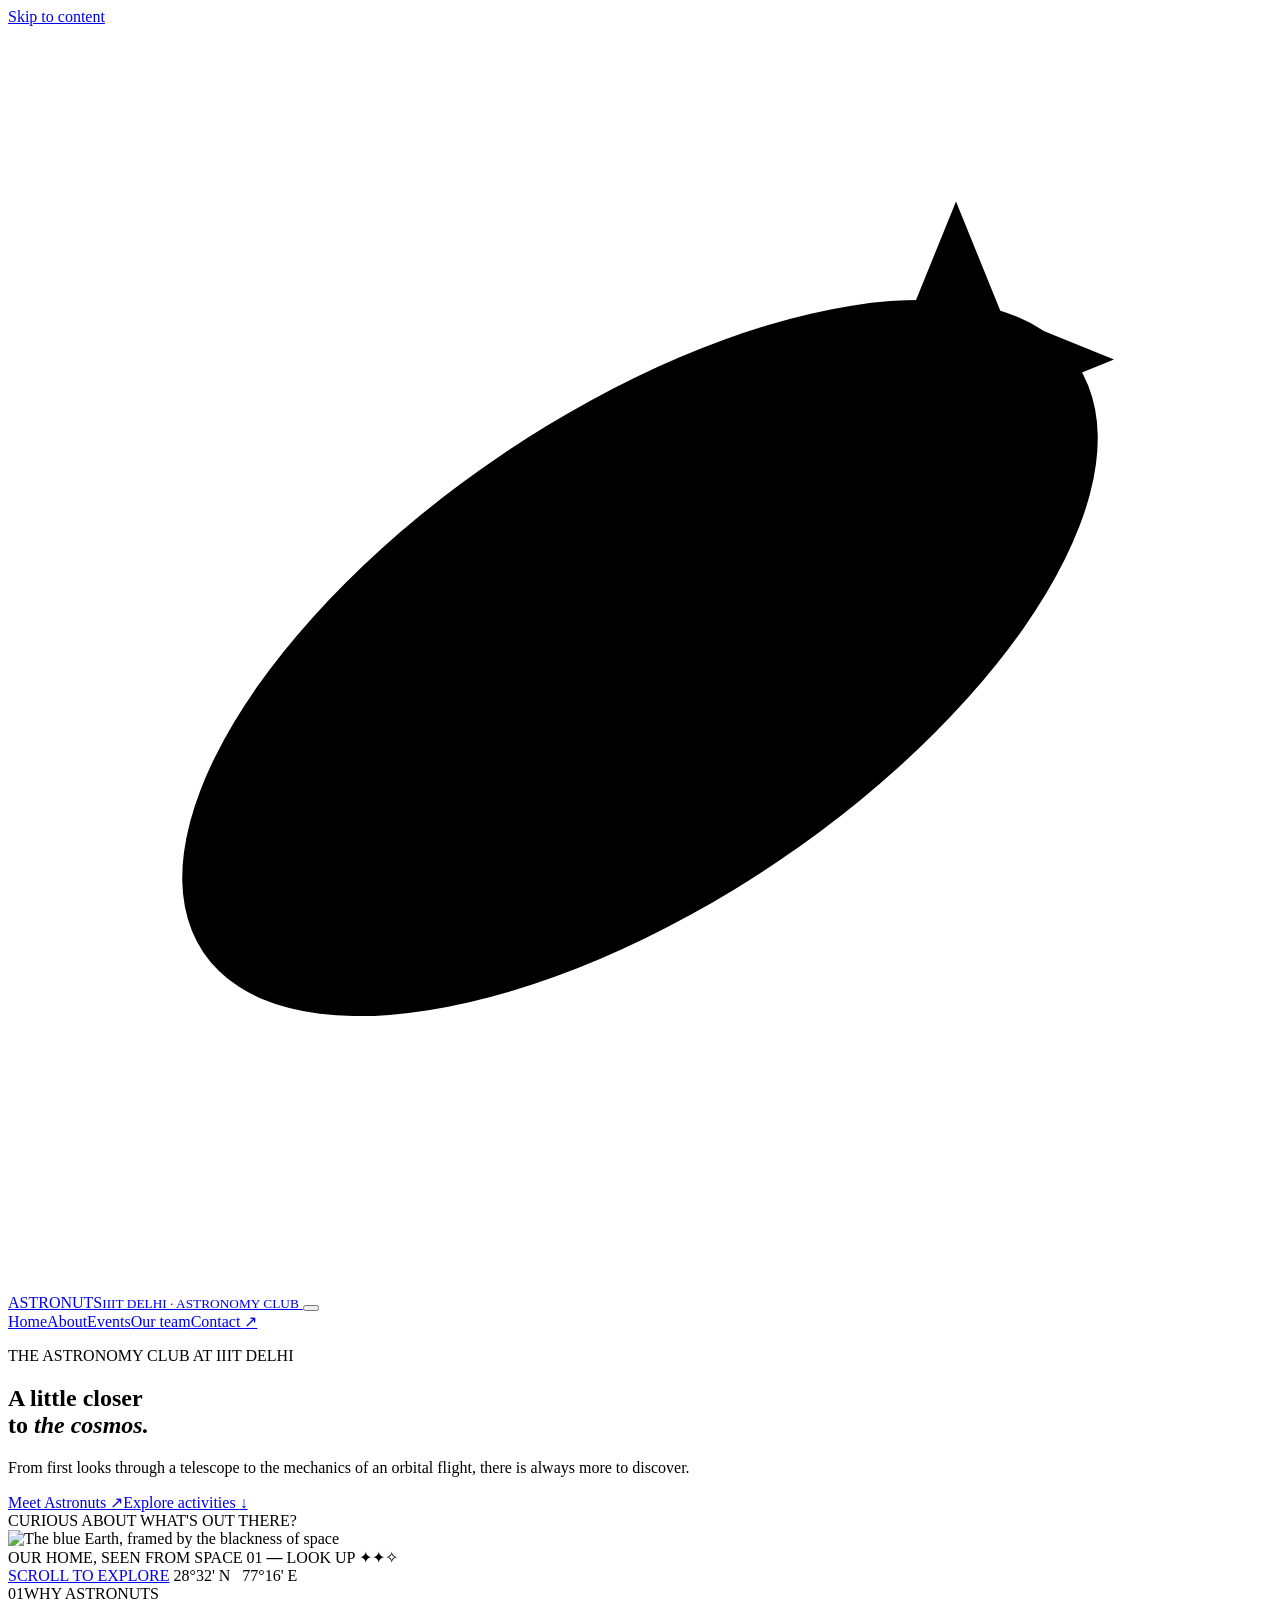
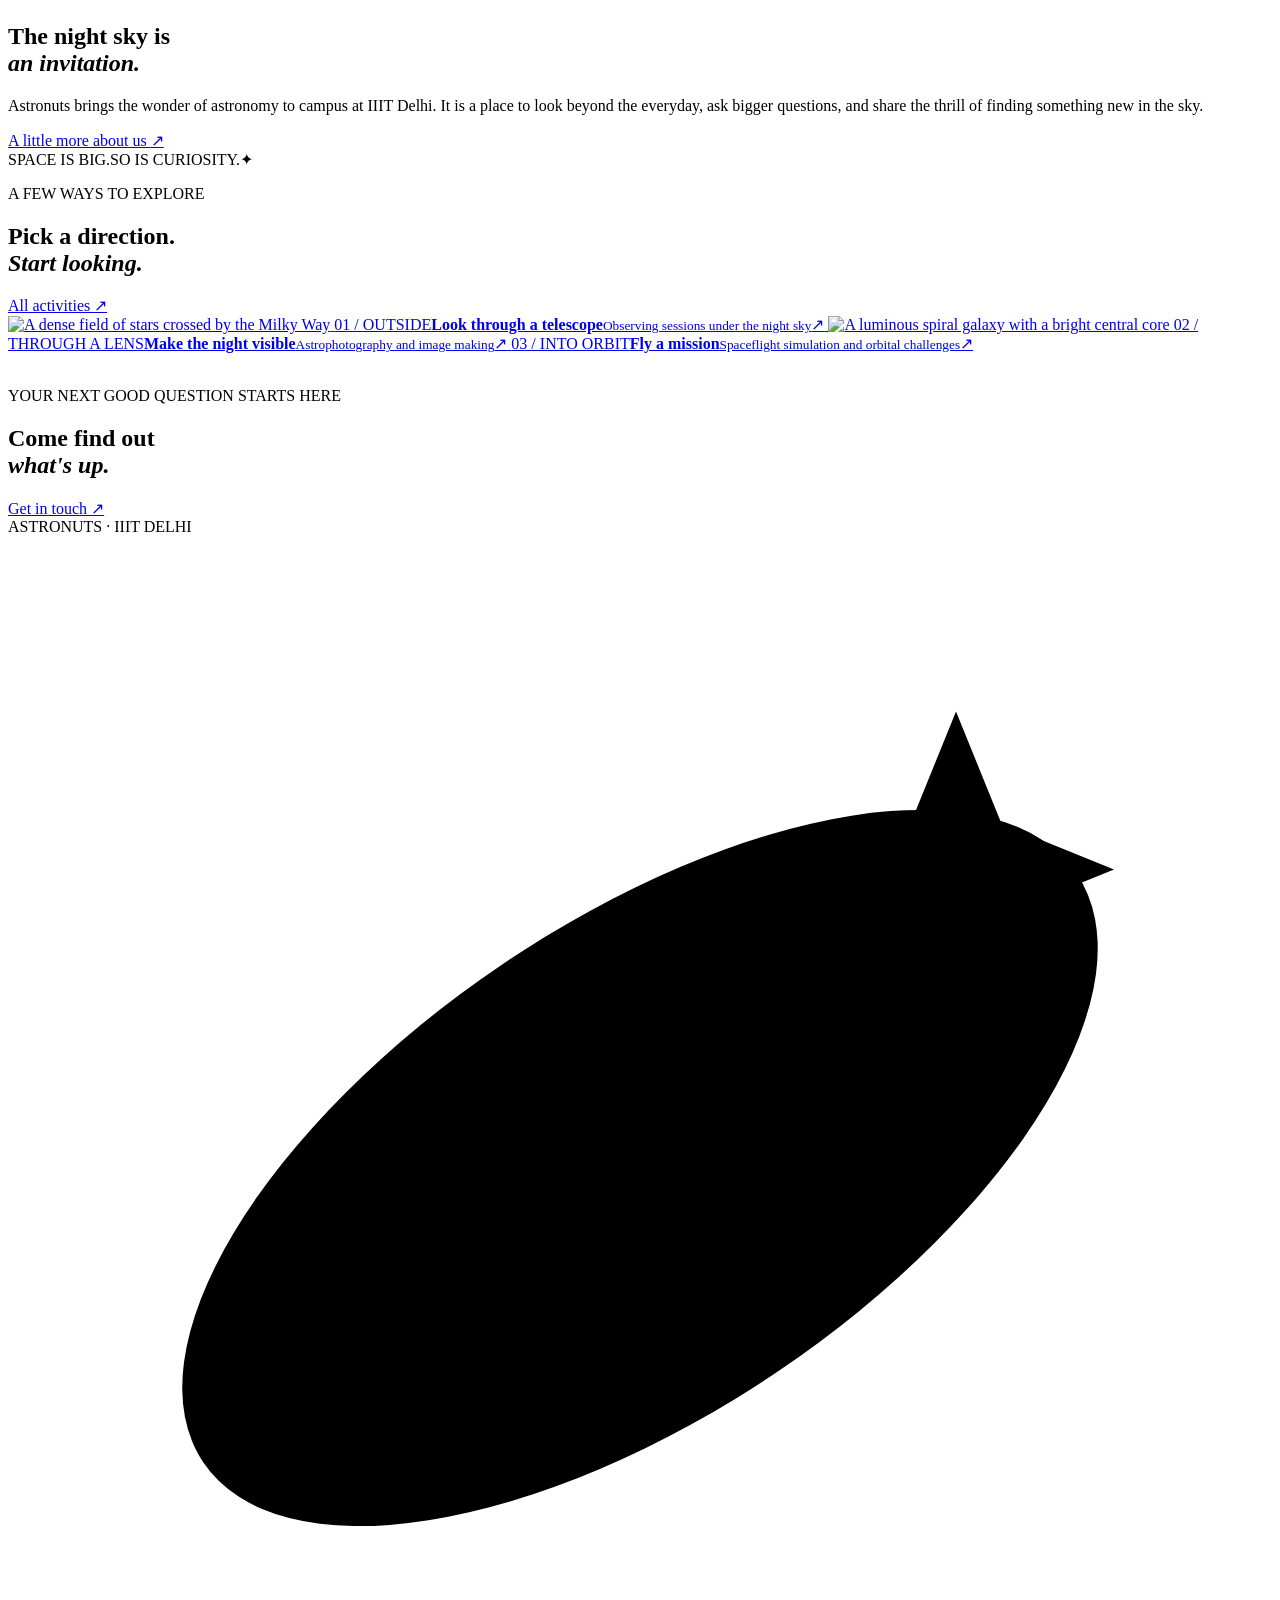
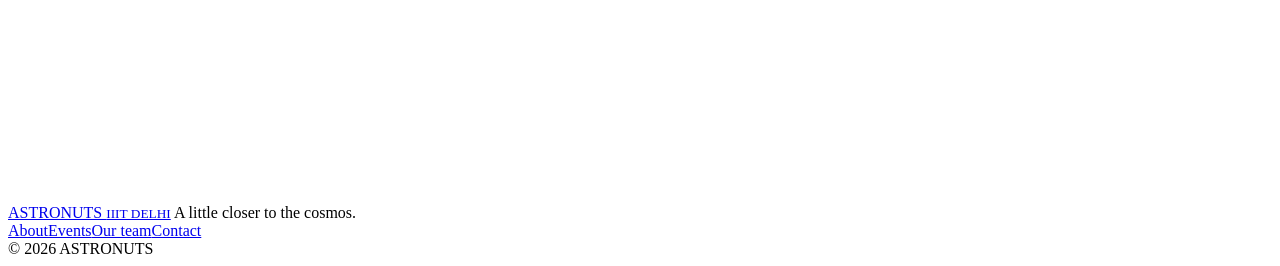
==== index.html @ 37189eba "Add index.html" ====
<!doctype html>
<html lang="en">
<head>
  <meta charset="utf-8">
  <meta name="viewport" content="width=device-width, initial-scale=1">
  <meta name="theme-color" content="#080d17">
  <meta name="description" content="Astronuts is the astronomy club at IIIT Delhi. Look up, learn the sky, and explore space together.">
  <title>Astronuts — Astronomy Club, IIIT Delhi</title>
  <link rel="icon" href="assets/favicon.svg" type="image/svg+xml">
  <link rel="preload" as="image" href="assets/earth-hero.jpg" fetchpriority="high">
  <link rel="stylesheet" href="styles.css?v=50">
  <script src="script.js?v=50" defer></script>
</head>
<body class="home-page">
  <a class="skip-link" href="#main">Skip to content</a>
  <header class="site-header">
    <a class="brand" href="index.html" aria-label="Astronuts home">
      <span class="brand-mark" aria-hidden="true"><svg viewBox="0 0 36 36"><circle cx="18" cy="18" r="4"/><ellipse cx="18" cy="18" rx="15" ry="7" transform="rotate(-34 18 18)"/><path d="m27 5 1.3 3.2L31.5 9.5l-3.2 1.3L27 14l-1.3-3.2L22.5 9.5l3.2-1.3z"/></svg></span>
      <span class="brand-name">ASTRO<span>NUTS</span><small>IIIT DELHI · ASTRONOMY CLUB</small></span>
    </a>
    <button class="nav-toggle" type="button" aria-expanded="false" aria-controls="main-nav" aria-label="Open navigation"><span></span><span></span></button>
    <nav class="main-nav" id="main-nav" aria-label="Main navigation">
      <a href="index.html" aria-current="page">Home</a><a href="about.html">About</a><a href="events.html">Events</a><a href="team.html">Our team</a><a class="nav-contact" href="contact.html">Contact <span aria-hidden="true">↗</span></a>
    </nav>
  </header>

  <main id="main">
    <section class="home-hero" aria-labelledby="hero-title">
      <div class="hero-copy">
        <p class="eyebrow"><span class="eyebrow-dot"></span> THE ASTRONOMY CLUB AT IIIT DELHI</p>
        <h1 id="hero-title">A little closer<br>to <em>the cosmos.</em></h1>
        <p class="hero-intro">From first looks through a telescope to the mechanics of an orbital flight, there is always more to discover.</p>
        <div class="hero-actions"><a class="button button-primary" href="about.html">Meet Astronuts <span aria-hidden="true">↗</span></a><a class="button button-quiet" href="events.html">Explore activities <span aria-hidden="true">↓</span></a></div>
        <div class="hero-note"><span class="hero-note-line"></span><span>CURIOUS ABOUT WHAT'S OUT THERE?</span></div>
      </div>
      <div class="hero-visual" aria-label="Earth seen from space">
        <div class="hero-starfield"></div>
        <div class="orbit orbit-one"></div><div class="orbit orbit-two"></div>
        <div class="planet-glow"></div>
        <div class="earth-frame"><img src="assets/earth-hero.jpg" alt="The blue Earth, framed by the blackness of space" fetchpriority="high"></div>
        <span class="visual-label visual-label-top"><i></i> OUR HOME, SEEN FROM SPACE</span>
        <span class="visual-label visual-label-bottom">01 <b>—</b> LOOK UP</span>
        <span class="star star-a" aria-hidden="true">✦</span><span class="star star-b" aria-hidden="true">✦</span><span class="star star-c" aria-hidden="true">✧</span>
      </div>
      <a class="scroll-cue" href="#explore"><span>SCROLL TO EXPLORE</span><i aria-hidden="true"></i></a>
      <span class="hero-coordinate" aria-hidden="true">28°32' N&nbsp;&nbsp; 77°16' E</span>
    </section>

    <section class="intro-section section-wrap" id="explore" aria-labelledby="intro-title">
      <div class="section-index"><span>01</span><i></i><span>WHY ASTRONUTS</span></div>
      <div class="intro-layout">
        <h2 id="intro-title">The night sky is<br><em>an invitation.</em></h2>
        <div class="intro-body"><p>Astronuts brings the wonder of astronomy to campus at IIIT Delhi. It is a place to look beyond the everyday, ask bigger questions, and share the thrill of finding something new in the sky.</p><a class="underlined-link" href="about.html">A little more about us <span aria-hidden="true">↗</span></a></div>
      </div>
      <div class="intro-rule"><span>SPACE IS BIG.</span><span>SO IS CURIOSITY.</span><span class="rule-star" aria-hidden="true">✦</span></div>
    </section>

    <section class="activity-section" aria-labelledby="activity-title">
      <div class="section-wrap activity-wrap">
        <div class="section-heading-row"><div><p class="eyebrow">A FEW WAYS TO EXPLORE</p><h2 id="activity-title">Pick a direction.<br><em>Start looking.</em></h2></div><a class="underlined-link" href="events.html">All activities <span aria-hidden="true">↗</span></a></div>
        <div class="activity-grid">
          <a class="activity-card activity-card-wide" href="events.html#observations">
            <img src="assets/milky-way.jpg" alt="A dense field of stars crossed by the Milky Way" loading="lazy">
            <span class="activity-number">01 / OUTSIDE</span><span class="activity-copy"><strong>Look through a telescope</strong><small>Observing sessions under the night sky</small></span><span class="activity-arrow" aria-hidden="true">↗</span>
          </a>
          <a class="activity-card" href="events.html#astrophotography">
            <img src="assets/spiral-galaxy.jpg" alt="A luminous spiral galaxy with a bright central core" loading="lazy">
            <span class="activity-number">02 / THROUGH A LENS</span><span class="activity-copy"><strong>Make the night visible</strong><small>Astrophotography and image making</small></span><span class="activity-arrow" aria-hidden="true">↗</span>
          </a>
          <a class="activity-card activity-card-text" href="events.html#space-race">
            <span class="activity-number">03 / INTO ORBIT</span><span class="activity-orbit-art" aria-hidden="true"><i></i><b></b><i></i></span><span class="activity-copy"><strong>Fly a mission</strong><small>Spaceflight simulation and orbital challenges</small></span><span class="activity-arrow" aria-hidden="true">↗</span>
          </a>
        </div>
      </div>
    </section>

    <section class="home-join" aria-labelledby="join-title">
      <img src="assets/spiral-galaxy.jpg" alt="" loading="lazy">
      <div class="home-join-shade"></div>
      <div class="home-join-content"><p class="eyebrow">YOUR NEXT GOOD QUESTION STARTS HERE</p><h2 id="join-title">Come find out<br><em>what's up.</em></h2><a class="button button-primary" href="contact.html">Get in touch <span aria-hidden="true">↗</span></a></div>
      <span class="join-side-note">ASTRONUTS · IIIT DELHI</span>
    </section>
  </main>

  <footer class="site-footer">
    <a class="footer-brand" href="index.html"><span class="brand-mark" aria-hidden="true"><svg viewBox="0 0 36 36"><circle cx="18" cy="18" r="4"/><ellipse cx="18" cy="18" rx="15" ry="7" transform="rotate(-34 18 18)"/><path d="m27 5 1.3 3.2L31.5 9.5l-3.2 1.3L27 14l-1.3-3.2L22.5 9.5l3.2-1.3z"/></svg></span><span>ASTRONUTS <small>IIIT DELHI</small></span></a>
    <span class="footer-copy">A little closer to the cosmos.</span>
    <nav class="footer-links" aria-label="Footer navigation"><a href="about.html">About</a><a href="events.html">Events</a><a href="team.html">Our team</a><a href="contact.html">Contact</a></nav>
    <span class="footer-credit">© <span data-current-year>2026</span> ASTRONUTS</span>
  </footer>
</body>
</html>
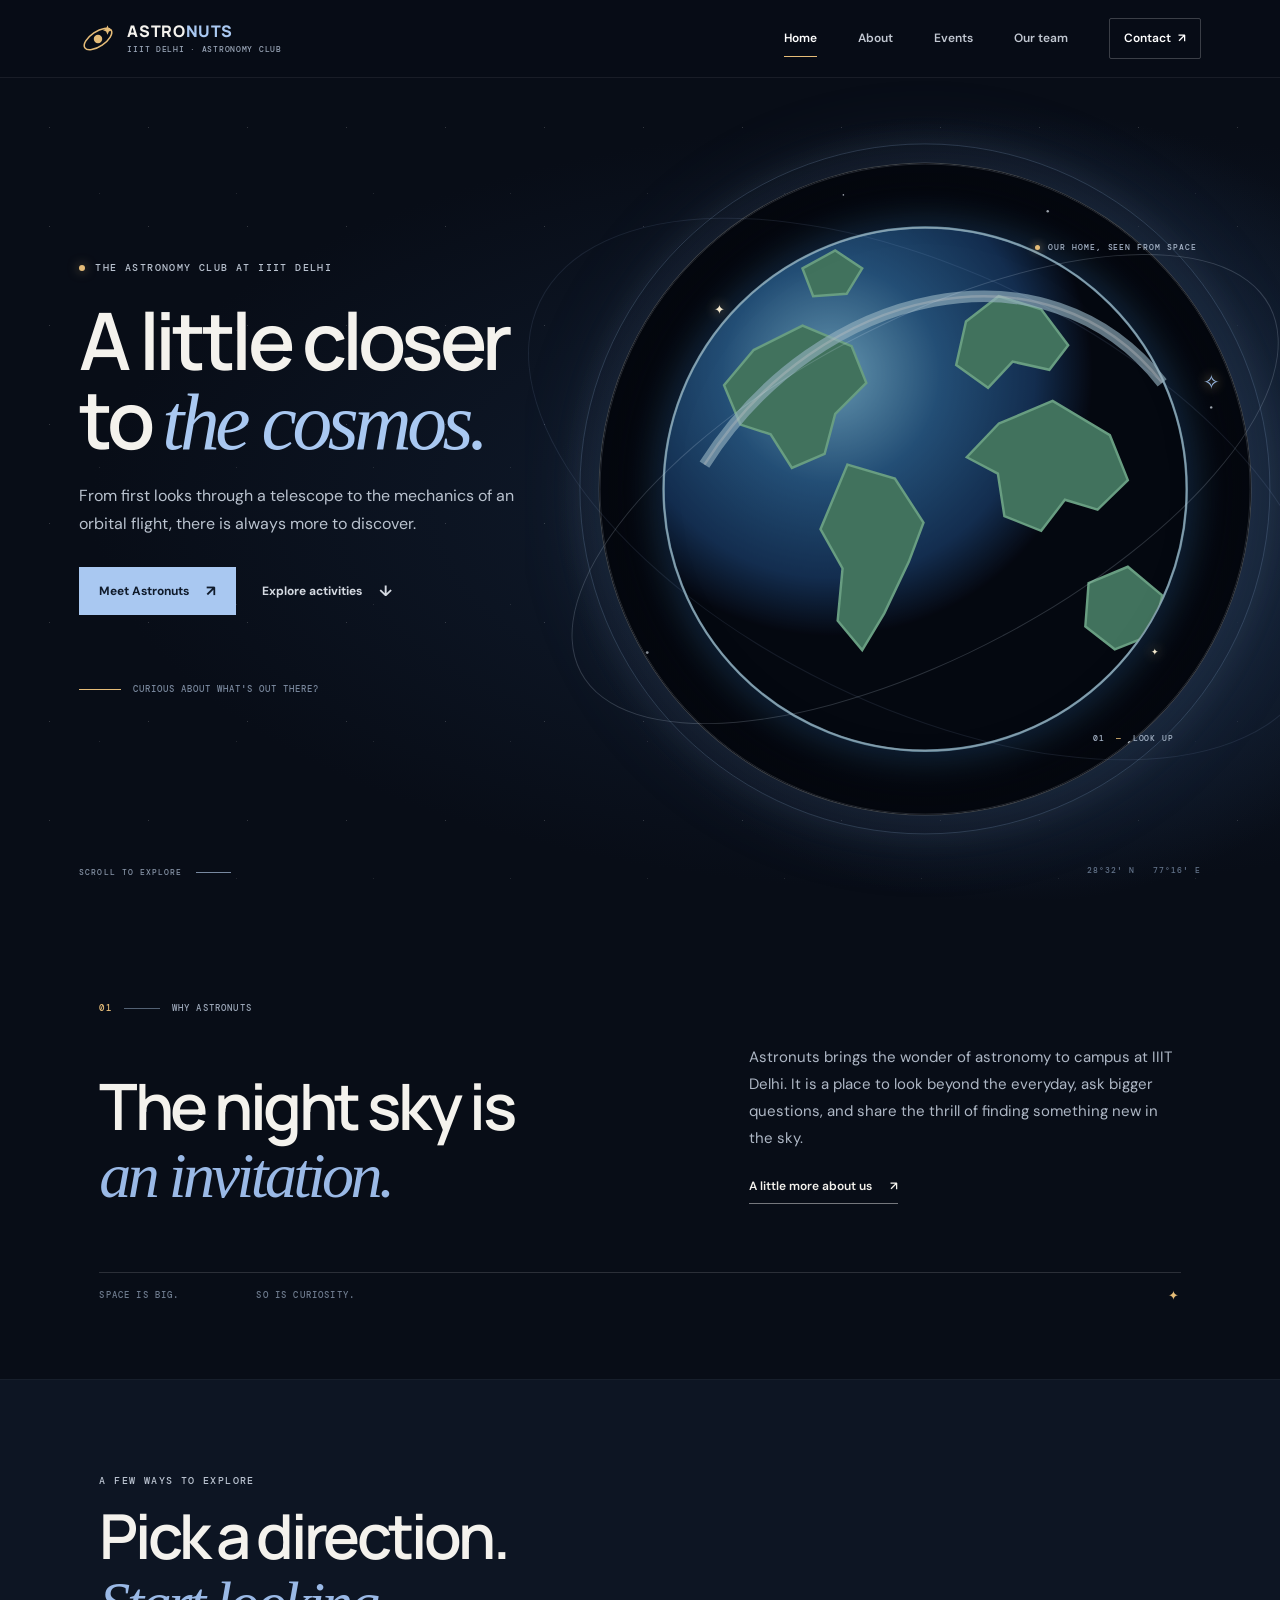
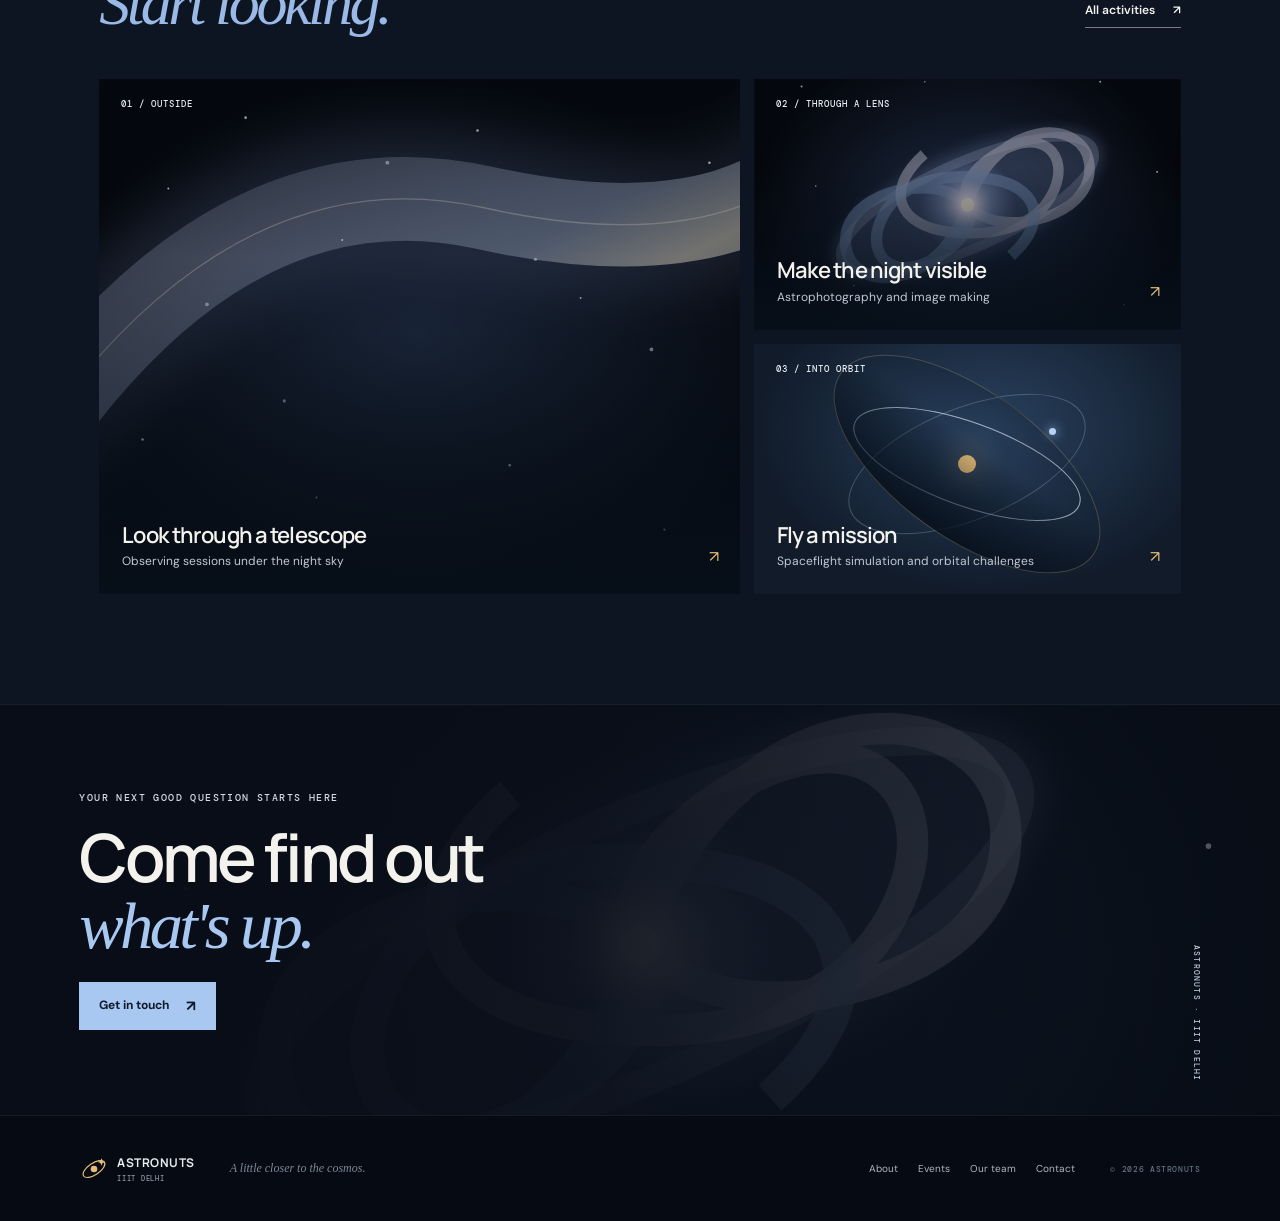
==== commit 9a364414: "Link index.html to committed SVG artwork" ====
--- a/index.html
+++ b/index.html
@@ -7,7 +7,7 @@
   <meta name="description" content="Astronuts is the astronomy club at IIIT Delhi. Look up, learn the sky, and explore space together.">
   <title>Astronuts — Astronomy Club, IIIT Delhi</title>
   <link rel="icon" href="assets/favicon.svg" type="image/svg+xml">
-  <link rel="preload" as="image" href="assets/earth-hero.jpg" fetchpriority="high">
+  <link rel="preload" as="image" href="assets/earth-hero.svg" fetchpriority="high">
   <link rel="stylesheet" href="styles.css?v=50">
   <script src="script.js?v=50" defer></script>
 </head>
@@ -37,7 +37,7 @@
         <div class="hero-starfield"></div>
         <div class="orbit orbit-one"></div><div class="orbit orbit-two"></div>
         <div class="planet-glow"></div>
-        <div class="earth-frame"><img src="assets/earth-hero.jpg" alt="The blue Earth, framed by the blackness of space" fetchpriority="high"></div>
+        <div class="earth-frame"><img src="assets/earth-hero.svg" alt="The blue Earth, framed by the blackness of space" fetchpriority="high"></div>
         <span class="visual-label visual-label-top"><i></i> OUR HOME, SEEN FROM SPACE</span>
         <span class="visual-label visual-label-bottom">01 <b>—</b> LOOK UP</span>
         <span class="star star-a" aria-hidden="true">✦</span><span class="star star-b" aria-hidden="true">✦</span><span class="star star-c" aria-hidden="true">✧</span>
@@ -60,11 +60,11 @@
         <div class="section-heading-row"><div><p class="eyebrow">A FEW WAYS TO EXPLORE</p><h2 id="activity-title">Pick a direction.<br><em>Start looking.</em></h2></div><a class="underlined-link" href="events.html">All activities <span aria-hidden="true">↗</span></a></div>
         <div class="activity-grid">
           <a class="activity-card activity-card-wide" href="events.html#observations">
-            <img src="assets/milky-way.jpg" alt="A dense field of stars crossed by the Milky Way" loading="lazy">
+            <img src="assets/milky-way.svg" alt="A dense field of stars crossed by the Milky Way" loading="lazy">
             <span class="activity-number">01 / OUTSIDE</span><span class="activity-copy"><strong>Look through a telescope</strong><small>Observing sessions under the night sky</small></span><span class="activity-arrow" aria-hidden="true">↗</span>
           </a>
           <a class="activity-card" href="events.html#astrophotography">
-            <img src="assets/spiral-galaxy.jpg" alt="A luminous spiral galaxy with a bright central core" loading="lazy">
+            <img src="assets/spiral-galaxy.svg" alt="A luminous spiral galaxy with a bright central core" loading="lazy">
             <span class="activity-number">02 / THROUGH A LENS</span><span class="activity-copy"><strong>Make the night visible</strong><small>Astrophotography and image making</small></span><span class="activity-arrow" aria-hidden="true">↗</span>
           </a>
           <a class="activity-card activity-card-text" href="events.html#space-race">
@@ -75,7 +75,7 @@
     </section>
 
     <section class="home-join" aria-labelledby="join-title">
-      <img src="assets/spiral-galaxy.jpg" alt="" loading="lazy">
+      <img src="assets/spiral-galaxy.svg" alt="" loading="lazy">
       <div class="home-join-shade"></div>
       <div class="home-join-content"><p class="eyebrow">YOUR NEXT GOOD QUESTION STARTS HERE</p><h2 id="join-title">Come find out<br><em>what's up.</em></h2><a class="button button-primary" href="contact.html">Get in touch <span aria-hidden="true">↗</span></a></div>
       <span class="join-side-note">ASTRONUTS · IIIT DELHI</span>
--- a/styles.css
+++ b/styles.css
@@ -0,0 +1,460 @@
+@import url('https://fonts.googleapis.com/css2?family=DM+Mono:wght@400;500&family=DM+Sans:wght@400;500;600;700&family=Manrope:wght@400;500;600;700;800&display=swap');
+
+:root {
+  color-scheme: dark;
+  --night: #080d17;
+  --night-soft: #0d1523;
+  --night-lift: #121e30;
+  --paper: #f4f2ed;
+  --paper-dim: #e8e6e1;
+  --ink: #101721;
+  --muted: #aab3c2;
+  --muted-dark: #5b6572;
+  --blue: #9ab9e6;
+  --blue-bright: #a9c8f1;
+  --gold: #e5bc78;
+  --line: #ffffff24;
+  --header-height: 78px;
+  --page-width: 1240px;
+  --gutter: clamp(22px, 6.2vw, 92px);
+  font-family: 'DM Sans', 'Segoe UI', sans-serif;
+  font-synthesis: none;
+  text-rendering: optimizeLegibility;
+}
+
+* { box-sizing: border-box; }
+html { min-width: 320px; background: var(--night); scroll-behavior: smooth; scroll-padding-top: calc(var(--header-height) + 20px); }
+body { min-width: 320px; margin: 0; background: var(--night); color: var(--paper); font-size: 16px; line-height: 1.6; overflow-x: hidden; }
+body, button, a { -webkit-tap-highlight-color: transparent; }
+button, a { font: inherit; }
+a { color: inherit; text-decoration: none; }
+img { display: block; max-width: 100%; }
+::selection { color: var(--night); background: var(--blue-bright); }
+:focus-visible { outline: 2px solid var(--gold); outline-offset: 5px; }
+
+.skip-link { position: fixed; z-index: 100; top: 10px; left: 10px; padding: 10px 14px; transform: translateY(-160%); background: var(--paper); color: var(--night); font-size: 13px; font-weight: 700; }
+.skip-link:focus { transform: translateY(0); }
+.site-header { position: sticky; z-index: 50; top: 0; display: flex; align-items: center; justify-content: space-between; width: 100%; height: var(--header-height); padding: 0 var(--gutter); background: rgb(8 13 23 / 93%); border-bottom: 1px solid rgb(255 255 255 / 7%); backdrop-filter: blur(16px); }
+.brand, .footer-brand { display: inline-flex; align-items: center; gap: 10px; flex: 0 0 auto; }
+.brand-mark { display: inline-grid; width: 38px; height: 38px; place-items: center; color: var(--gold); }
+.brand-mark svg { width: 100%; fill: none; stroke: currentColor; stroke-width: 1.45; stroke-linecap: round; stroke-linejoin: round; }
+.brand-mark svg circle { fill: currentColor; stroke: none; }
+.brand-mark svg path { fill: currentColor; stroke: none; }
+.brand-name { display: block; white-space: nowrap; font: 800 16px/.98 'Manrope', sans-serif; letter-spacing: .04em; }
+.brand-name span { color: var(--blue-bright); }
+.brand-name small { display: block; padding-top: 5px; color: #9aa6b8; font: 500 8px/1 'DM Mono', monospace; letter-spacing: .09em; }
+.main-nav { display: flex; height: 100%; align-items: center; gap: clamp(22px, 3.2vw, 48px); }
+.main-nav a { position: relative; display: inline-flex; align-items: center; gap: 7px; height: 100%; color: #c2c8d2; font-size: 12px; font-weight: 600; transition: color .2s ease; }
+.main-nav a:not(.nav-contact)::after { position: absolute; right: 0; bottom: 20px; left: 0; height: 1px; background: var(--gold); content: ''; transform: scaleX(0); transform-origin: left; transition: transform .2s ease; }
+.main-nav a:hover, .main-nav a[aria-current="page"] { color: white; }
+.main-nav a:hover::after, .main-nav a[aria-current="page"]::after { transform: scaleX(1); }
+.main-nav .nav-contact { height: auto; padding: 10px 14px; border: 1px solid #ffffff35; border-radius: 2px; color: white; }
+.main-nav .nav-contact:hover { border-color: var(--gold); color: var(--gold); }
+.nav-toggle { display: none; }
+
+h1, h2, h3, p, figure, blockquote { margin-top: 0; }
+h1, h2, h3 { font-family: 'Manrope', 'DM Sans', sans-serif; font-weight: 600; letter-spacing: -.055em; }
+h1 em, h2 em { color: var(--blue); font-family: Georgia, 'Times New Roman', serif; font-weight: 400; }
+.eyebrow { display: flex; align-items: center; gap: 10px; margin: 0 0 19px; color: #b9c2cf; font: 500 10px/1.4 'DM Mono', monospace; letter-spacing: .14em; text-transform: uppercase; }
+.eyebrow-dot { width: 6px; height: 6px; border-radius: 50%; background: var(--gold); box-shadow: 0 0 11px rgb(229 188 120 / 60%); }
+.button { display: inline-flex; min-height: 48px; align-items: center; justify-content: center; gap: 17px; padding: 0 19px; border: 1px solid transparent; font-size: 12px; font-weight: 700; transition: background .22s ease, border-color .22s ease, color .22s ease, transform .22s ease; }
+.button:hover { transform: translateY(-2px); }
+.button span { font-size: 15px; }
+.button-primary { background: var(--blue-bright); color: #101b2b; }
+.button-primary:hover { background: white; }
+.button-quiet { padding-right: 0; padding-left: 4px; color: #d4d9e1; }
+.button-quiet:hover { color: var(--gold); }
+.button-outline { border-color: #ffffff57; color: white; }
+.button-outline:hover { border-color: var(--gold); color: var(--gold); }
+.underlined-link { display: inline-flex; align-items: center; gap: 18px; padding-bottom: 7px; border-bottom: 1px solid #ffffff70; color: var(--paper); font-size: 12px; font-weight: 600; transition: border-color .2s ease, color .2s ease; }
+.underlined-link:hover { border-color: var(--gold); color: var(--gold); }
+.section-wrap { width: min(100%, var(--page-width)); margin-inline: auto; padding-inline: var(--gutter); }
+.section-index { display: flex; align-items: center; gap: 12px; color: #9ba6b7; font: 500 9px/1 'DM Mono', monospace; letter-spacing: .13em; text-transform: uppercase; }
+.section-index span:first-child { color: var(--gold); }
+.section-index i { display: inline-block; width: 36px; height: 1px; background: #536174; }
+
+/* Home */
+.home-hero { position: relative; display: flex; min-height: min(790px, calc(100svh - var(--header-height))); min-height: max(650px, calc(100svh - var(--header-height))); align-items: center; overflow: hidden; padding: 66px var(--gutter) 96px; background: radial-gradient(ellipse at 75% 52%, #1c2b42 0, #0d1625 31%, var(--night) 64%); }
+.home-hero::before { position: absolute; inset: 0; background-image: radial-gradient(#ffffff9c .7px, transparent .9px), radial-gradient(#ffffff61 .6px, transparent .9px); background-position: 0 0, 31px 47px; background-size: 99px 99px, 137px 137px; content: ''; opacity: .28; pointer-events: none; }
+.hero-copy { position: relative; z-index: 3; width: min(51%, 630px); padding-top: 9px; }
+.hero-copy .eyebrow { margin-bottom: 26px; }
+.hero-copy h1 { margin: 0 0 21px; font-size: clamp(52px, 6.2vw, 86px); line-height: .99; }
+.hero-copy h1 em { color: var(--blue-bright); }
+.hero-intro { max-width: 440px; margin-bottom: 29px; color: #b9c2ce; font-size: 16px; line-height: 1.75; }
+.hero-actions { display: flex; align-items: center; gap: 21px; }
+.hero-note { display: flex; align-items: center; gap: 12px; margin-top: 68px; color: #78869b; font: 500 9px/1.4 'DM Mono', monospace; letter-spacing: .11em; }
+.hero-note-line { width: 42px; height: 1px; background: var(--gold); }
+.hero-visual { position: absolute; inset: 0 0 0 41%; overflow: hidden; }
+.hero-starfield { position: absolute; inset: 0; background: radial-gradient(ellipse at 64% 52%, #294261 0, #152338 33%, transparent 66%); }
+.earth-frame { position: absolute; top: 50%; left: 53%; width: clamp(430px, 51vw, 720px); aspect-ratio: 1; overflow: hidden; border: 1px solid #e4eaf344; border-radius: 50%; background: #02050a; box-shadow: 0 0 90px #7394bb28, inset 0 0 50px #000; transform: translate(-50%, -50%); }
+.earth-frame::after { position: absolute; inset: 0; border: 1px solid #d8e5f526; border-radius: 50%; box-shadow: inset 0 0 70px #02061070; content: ''; }
+.earth-frame img { width: 100%; height: 100%; object-fit: cover; object-position: center; filter: saturate(.82) brightness(.76); transform: scale(1.13); }
+.planet-glow { position: absolute; top: 50%; left: 53%; width: clamp(460px, 54vw, 760px); aspect-ratio: 1; border: 1px solid #a9c8f130; border-radius: 50%; box-shadow: 0 0 34px #b7d2f211; transform: translate(-50%, -50%); }
+.orbit { position: absolute; z-index: 2; top: 50%; left: 53%; width: min(61vw, 810px); height: min(26vw, 345px); border: 1px solid #d5e3f330; border-radius: 50%; pointer-events: none; }
+.orbit-one { transform: translate(-50%, -50%) rotate(-28deg); }
+.orbit-two { width: min(67vw, 880px); height: min(34vw, 450px); border-color: #a9c8f11b; transform: translate(-50%, -50%) rotate(26deg); }
+.visual-label { position: absolute; z-index: 4; color: #a8b6c9; font: 500 8px/1.4 'DM Mono', monospace; letter-spacing: .12em; }
+.visual-label-top { top: 20%; right: 11%; display: flex; align-items: center; gap: 8px; }
+.visual-label-top i { width: 5px; height: 5px; border-radius: 50%; background: var(--gold); box-shadow: 0 0 8px var(--gold); }
+.visual-label-bottom { right: 14%; bottom: 19%; }
+.visual-label-bottom b { padding: 0 5px; color: var(--gold); }
+.star { position: absolute; z-index: 3; color: #f4e9ce; text-shadow: 0 0 12px #e4c787; }
+.star-a { top: 27%; left: 25%; font-size: 13px; }.star-b { top: 69%; right: 16%; font-size: 9px; }.star-c { top: 35%; right: 8%; font-size: 20px; color: #9bbce8; }
+.scroll-cue { position: absolute; z-index: 4; bottom: 24px; left: var(--gutter); display: flex; align-items: center; gap: 14px; color: #8794a7; font: 500 8px/1 'DM Mono', monospace; letter-spacing: .13em; }
+.scroll-cue i { display: block; width: 35px; height: 1px; background: #7889a0; transition: width .2s ease; }
+.scroll-cue:hover i { width: 58px; }
+.hero-coordinate { position: absolute; right: var(--gutter); bottom: 26px; color: #64748b; font: 500 8px/1 'DM Mono', monospace; letter-spacing: .12em; }
+.intro-section { padding-block: 104px 77px; }
+.intro-layout { display: grid; grid-template-columns: 1fr .78fr; align-items: end; gap: 9%; margin-top: 31px; }
+.intro-layout h2, .section-heading-row h2 { margin: 0; font-size: clamp(40px, 5vw, 64px); line-height: 1.05; }
+.intro-layout h2 em, .section-heading-row h2 em { color: var(--blue); }
+.intro-body { padding-bottom: 5px; }
+.intro-body p { max-width: 495px; margin: 0 0 20px; color: #aeb7c5; font-size: 15px; line-height: 1.8; }
+.intro-rule { display: flex; align-items: center; gap: clamp(20px, 6vw, 85px); margin-top: 63px; padding-top: 16px; border-top: 1px solid var(--line); color: #6e7b8e; font: 500 9px/1 'DM Mono', monospace; letter-spacing: .13em; }
+.intro-rule .rule-star { margin-left: auto; color: var(--gold); font-size: 13px; }
+.activity-section { padding-block: 94px 110px; background: var(--night-soft); border-block: 1px solid #ffffff0b; }
+.section-heading-row { display: flex; align-items: end; justify-content: space-between; gap: 24px; }
+.section-heading-row .eyebrow { margin-bottom: 15px; }
+.section-heading-row h2 { font-size: clamp(40px, 5vw, 62px); }
+.section-heading-row>.underlined-link { margin-bottom: 8px; }
+.activity-grid { display: grid; grid-template-columns: 1.2fr .8fr; grid-template-rows: repeat(2, minmax(230px, 1fr)); gap: 14px; margin-top: 43px; }
+.activity-card { position: relative; display: block; min-height: 250px; overflow: hidden; background: #172337; }
+.activity-card-wide { grid-row: span 2; min-height: 515px; }
+.activity-card img { width: 100%; height: 100%; position: absolute; inset: 0; object-fit: cover; filter: saturate(.76) brightness(.7); transition: filter .45s ease, transform .75s cubic-bezier(.2,.7,.2,1); }
+.activity-card:hover img { filter: saturate(.92) brightness(.8); transform: scale(1.045); }
+.activity-card::after { position: absolute; inset: 0; background: linear-gradient(180deg, #07101b2b 0%, transparent 35%, #07101bdf 100%); content: ''; }
+.activity-number, .activity-copy, .activity-arrow { position: absolute; z-index: 1; }
+.activity-number { top: 20px; left: 22px; color: #e5ebf3; font: 500 9px/1.2 'DM Mono', monospace; letter-spacing: .11em; }
+.activity-copy { right: 50px; bottom: 23px; left: 23px; display: flex; flex-direction: column; }
+.activity-copy strong { font: 600 22px/1.3 'Manrope', sans-serif; letter-spacing: -.04em; }
+.activity-copy small { margin-top: 3px; color: #c0c8d4; font-size: 12px; }
+.activity-arrow { right: 21px; bottom: 25px; color: var(--gold); transition: transform .2s ease; }
+.activity-card:hover .activity-arrow { transform: translate(3px, -3px); }
+.activity-card-text { overflow: hidden; background: radial-gradient(ellipse at 55% 34%, #29415e, #111b2a 70%); }
+.activity-card-text::before, .activity-card-text::after { position: absolute; top: 48%; left: 50%; width: 250px; height: 110px; border: 1px solid #afc9e34a; border-radius: 50%; content: ''; transform: translate(-50%, -50%) rotate(-22deg); }
+.activity-card-text::after { width: 310px; height: 145px; border-color: #d8bb8440; transform: translate(-50%, -50%) rotate(36deg); }
+.activity-orbit-art { position: absolute; top: 48%; left: 50%; width: 18px; height: 18px; border-radius: 50%; background: var(--gold); box-shadow: 0 0 32px #e5bc78a6; transform: translate(-50%, -50%); }
+.activity-orbit-art i { position: absolute; top: 50%; left: 50%; width: 240px; height: 84px; border: 1px solid #dce8f370; border-radius: 50%; transform: translate(-50%, -50%) rotate(20deg); }
+.activity-orbit-art b { position: absolute; top: -27px; left: 91px; width: 7px; height: 7px; border-radius: 50%; background: #b5d1f5; box-shadow: 0 0 11px #b5d1f5; }
+.home-join { position: relative; display: flex; min-height: 410px; align-items: center; overflow: hidden; padding: 80px var(--gutter); background: #07101b; }
+.home-join>img { position: absolute; inset: 0; width: 100%; height: 100%; object-fit: cover; object-position: center 44%; filter: saturate(.55); opacity: .43; }
+.home-join-shade { position: absolute; inset: 0; background: linear-gradient(90deg, #080d17 1%, #080d17d9 46%, #080d1745 100%); }
+.home-join-content { position: relative; z-index: 1; }
+.home-join-content .eyebrow { color: #d4dae4; }
+.home-join h2 { margin: 0 0 22px; font-size: clamp(43px, 5.2vw, 68px); line-height: 1; }
+.home-join h2 em { color: var(--blue-bright); }
+.join-side-note { position: absolute; right: var(--gutter); bottom: 34px; color: #bcc9db; font: 500 8px/1 'DM Mono', monospace; letter-spacing: .15em; writing-mode: vertical-rl; }
+
+/* About */
+.about-hero { position: relative; display: grid; min-height: 600px; grid-template-columns: 1fr .95fr; align-items: center; gap: 5%; overflow: hidden; padding: 75px var(--gutter) 78px; background: radial-gradient(ellipse at 79% 44%, #1d3049 0%, #0b1422 43%, var(--night) 75%); }
+.about-hero::before { position: absolute; inset: 0; background-image: radial-gradient(#ffffff78 .7px, transparent .9px); background-position: 2px 14px; background-size: 108px 108px; content: ''; opacity: .21; }
+.page-hero-copy { position: relative; z-index: 1; max-width: 600px; }
+.page-hero-copy h1 { margin: 0 0 21px; font-size: clamp(49px, 6vw, 77px); line-height: 1.04; }
+.page-hero-copy h1 em { color: var(--blue-bright); }
+.page-hero-copy>p:not(.eyebrow) { max-width: 470px; margin: 0 0 27px; color: #bac3d0; font-size: 15px; line-height: 1.8; }
+.about-hero-image { position: relative; z-index: 1; height: clamp(300px, 37vw, 465px); margin: 0; overflow: hidden; border: 1px solid #d5dfec35; }
+.about-hero-image::after { position: absolute; inset: 0; background: linear-gradient(180deg, transparent 60%, #07101bbf 100%); content: ''; }
+.about-hero-image img { width: 100%; height: 100%; object-fit: cover; object-position: center; filter: brightness(.8) saturate(.72); }
+.about-hero-image figcaption { position: absolute; z-index: 1; right: 19px; bottom: 17px; left: 19px; display: flex; justify-content: space-between; color: #e4e8ef; font: 500 8px/1.3 'DM Mono', monospace; letter-spacing: .1em; }
+.page-hero-vertical { position: absolute; right: 18px; top: 50%; color: #72839a; font: 500 8px/1 'DM Mono', monospace; letter-spacing: .14em; writing-mode: vertical-rl; }
+.about-manifesto { padding-block: 93px 101px; }
+.manifesto-layout { display: grid; grid-template-columns: .9fr 1fr; gap: 12%; margin-top: 35px; }
+.manifesto-layout h2 { margin: 0; font-size: clamp(41px, 5vw, 62px); line-height: 1.05; }
+.manifesto-layout>div { padding-top: 7px; }
+.manifesto-layout p { max-width: 580px; color: #aeb7c5; font-size: 15px; line-height: 1.85; }
+.manifesto-layout p:last-child { margin-bottom: 0; }
+.about-paths { padding-block: 89px 108px; background: var(--paper); color: var(--ink); }
+.about-paths .eyebrow { color: #556275; }
+.about-paths h2 { color: var(--ink); }
+.about-paths h2 em { color: #587ca9; }
+.section-aside { max-width: 300px; margin: 0 0 9px; color: #5e6876; font-size: 13px; line-height: 1.75; }
+.path-list { margin-top: 44px; border-top: 1px solid #c7cbd0; }
+.path-item { display: grid; grid-template-columns: 52px 46px minmax(130px, .7fr) 1.3fr 20px; align-items: center; gap: 19px; min-height: 94px; border-bottom: 1px solid #c7cbd0; transition: padding .25s ease, background .25s ease; }
+.path-item:hover { padding-inline: 12px; background: #e8edf3; }
+.path-no { color: #75859b; font: 500 9px/1 'DM Mono', monospace; }
+.path-icon { color: #567ba8; font-size: 24px; }
+.path-title { font: 600 22px/1.2 'Manrope', sans-serif; letter-spacing: -.04em; }
+.path-description { max-width: 410px; color: #586372; font-size: 13px; }
+.path-arrow { color: #476d9c; font-size: 17px; text-align: right; }
+.about-bottom { position: relative; display: flex; min-height: 385px; align-items: center; justify-content: space-between; overflow: hidden; padding: 70px var(--gutter); background: var(--night-soft); }
+.about-bottom>div:first-child { position: relative; z-index: 2; }
+.about-bottom h2 { margin: 0 0 23px; font-size: clamp(42px, 5vw, 63px); line-height: 1.05; }
+.about-bottom h2 em { color: var(--blue-bright); }
+.about-bottom-art { position: absolute; top: 0; right: 0; bottom: 0; width: 54%; overflow: hidden; }
+.about-bottom-art::after { position: absolute; inset: 0; background: linear-gradient(90deg, var(--night-soft) 0%, #0d152384 48%, #0d15237d); content: ''; }
+.about-bottom-art img { width: 100%; height: 100%; object-fit: cover; filter: saturate(.55); }
+
+/* Events */
+.events-hero { position: relative; display: grid; min-height: 470px; grid-template-columns: 1fr .9fr; align-items: center; gap: 6%; overflow: hidden; padding: 68px var(--gutter) 78px; background: radial-gradient(ellipse at 79% 60%, #1b304a 0, #0b1422 44%, var(--night) 75%); }
+.events-hero-copy { position: relative; z-index: 2; }
+.events-hero-copy h1 { margin: 0 0 16px; font-size: clamp(48px, 5.6vw, 72px); line-height: 1.02; }
+.events-hero-copy h1 em { color: var(--blue-bright); }
+.events-hero-copy>p:last-child { max-width: 470px; margin: 0; color: #b6c0ce; font-size: 14px; line-height: 1.8; }
+.events-hero-art { position: relative; height: 325px; overflow: hidden; border: 1px solid #d4dfef38; }
+.events-hero-art::after { position: absolute; inset: 0; background: linear-gradient(90deg, #0b142244, transparent 35%), linear-gradient(0deg, #08101b8c, transparent 52%); content: ''; }
+.events-hero-art img { width: 100%; height: 100%; object-fit: cover; filter: saturate(.7) brightness(.8); }
+.image-coordinates { position: absolute; z-index: 1; right: 14px; bottom: 14px; color: #d2dceb; font: 500 8px/1 'DM Mono', monospace; letter-spacing: .1em; }
+.events-hero-number { position: absolute; right: var(--gutter); bottom: 23px; color: #78899f; font: 500 8px/1 'DM Mono', monospace; letter-spacing: .14em; }
+.events-hero-number i { padding-inline: 5px; color: var(--gold); font-style: normal; }
+.events-list { padding-block: 70px 92px; }
+.events-list>.section-index { margin-bottom: 42px; }
+.event-feature { display: grid; min-height: 355px; grid-template-columns: 1fr .82fr; align-items: stretch; margin-bottom: 17px; background: #101a29; }
+.event-feature-reverse { grid-template-columns: .82fr 1fr; }
+.event-feature-reverse .event-image { order: 2; }
+.event-image { position: relative; min-height: 355px; overflow: hidden; background: #14243a; }
+.event-image img { width: 100%; height: 100%; position: absolute; inset: 0; object-fit: cover; filter: saturate(.68) brightness(.72); transition: transform .7s cubic-bezier(.2,.7,.2,1), filter .4s ease; }
+.event-feature:hover .event-image img { filter: saturate(.82) brightness(.82); transform: scale(1.035); }
+.event-image::after { position: absolute; inset: 0; border: 1px solid #ffffff16; content: ''; pointer-events: none; }
+.event-image-orbiter img { object-position: 50% 46%; }
+.event-image-telescope { display: grid; place-items: center; background: radial-gradient(ellipse at center, #334967, #132237 68%); }
+.event-image-telescope img { display: none; }
+.telescope-drawing { width: min(72%, 370px); filter: drop-shadow(0 12px 26px #050b15); }
+.image-stamp { position: absolute; z-index: 1; bottom: 22px; left: 24px; color: #f1f1eb; font: 600 10px/1.25 'DM Mono', monospace; letter-spacing: .1em; }
+.image-stamp-light { color: #e2e8f1; }
+.event-feature-copy { display: flex; flex-direction: column; align-items: flex-start; justify-content: center; padding: 42px clamp(30px, 6vw, 87px); }
+.event-feature-copy .eyebrow { margin-bottom: 15px; color: var(--gold); font-size: 9px; }
+.event-feature-copy h2 { margin: 0 0 15px; font-size: clamp(36px, 4vw, 52px); line-height: .97; }
+.event-feature#astrophotography .event-feature-copy h2 { font-size: clamp(30px, 3.6vw, 46px); }
+.event-feature-copy h2 em { color: var(--blue); }
+.event-feature-copy>p:not(.eyebrow) { max-width: 470px; margin: 0 0 18px; color: #b3bdcb; font-size: 13px; line-height: 1.8; }
+.event-tag { color: #8090a7; font: 500 8px/1.4 'DM Mono', monospace; letter-spacing: .11em; }
+.schedule-note { display: flex; align-items: center; gap: clamp(20px, 5vw, 72px); padding: 55px var(--gutter); background: #152239; }
+.schedule-icon { align-self: flex-start; color: var(--gold); font-size: 27px; }
+.schedule-note>div { flex: 1; }
+.schedule-note .eyebrow { margin-bottom: 8px; color: #aebcd0; }
+.schedule-note h2 { margin: 0 0 10px; font-size: clamp(30px, 3vw, 40px); line-height: 1.08; }
+.schedule-note h2 em { color: var(--blue-bright); }
+.schedule-note>div>p:last-child { max-width: 475px; margin: 0; color: #b3becd; font-size: 12px; }
+
+/* Team */
+.team-main { background: radial-gradient(ellipse at 78% 14%, #1b2e47 0, #0c1523 36%, var(--night) 76%); }
+.team-hero { position: relative; display: grid; min-height: 448px; grid-template-columns: 1fr .8fr; align-items: center; overflow: hidden; padding: 60px var(--gutter) 50px; }
+.team-hero>div:first-child { position: relative; z-index: 2; max-width: 580px; }
+.team-hero h1 { margin: 0 0 18px; font-size: clamp(57px, 7vw, 83px); line-height: .98; }
+.team-hero h1 em { color: var(--blue-bright); }
+.team-hero>div:first-child>p:last-child { max-width: 440px; margin: 0; color: #b7c1cf; font-size: 14px; line-height: 1.8; }
+.team-orbit-art { position: relative; justify-self: center; width: min(390px, 37vw); aspect-ratio: 1; border-radius: 50%; background: radial-gradient(circle, #1a2b40 0 38%, transparent 39%); }
+.team-orbit-ring { position: absolute; top: 50%; left: 50%; display: block; border: 1px solid #cad7e32c; border-radius: 50%; transform: translate(-50%, -50%); }
+.ring-a { width: 50%; height: 50%; }.ring-b { width: 76%; height: 76%; border-color: #c4d4e24b; transform: translate(-50%, -50%) rotate(43deg) scaleY(.47); }.ring-c { width: 92%; height: 92%; border-color: #d4bd8752; transform: translate(-50%, -50%) rotate(-31deg) scaleY(.38); }
+.team-orbit-core { position: absolute; top: 50%; left: 50%; display: grid; width: 72px; height: 72px; place-items: center; border: 1px solid #e5bc7880; border-radius: 50%; background: #111d2d; color: var(--gold); font: 500 26px/1 Georgia, serif; transform: translate(-50%, -50%); box-shadow: 0 0 34px #e5bc7822; }
+.team-moon { position: absolute; display: block; width: 10px; height: 10px; border-radius: 50%; background: #d8e3f0; box-shadow: 0 0 15px #d4e5ffbd; }
+.moon-a { top: 18%; left: 53%; }.moon-b { right: 14%; bottom: 36%; width: 7px; height: 7px; background: var(--gold); }.moon-c { bottom: 13%; left: 30%; width: 5px; height: 5px; }
+.team-art-caption { position: absolute; right: -24px; bottom: 14%; color: #8e9db1; font: 500 8px/1.45 'DM Mono', monospace; letter-spacing: .13em; }
+.roster-empty { display: flex; min-height: 390px; flex-direction: column; align-items: center; justify-content: center; padding: 26px var(--gutter) 84px; border-top: 1px solid #ffffff16; text-align: center; }
+.roster-empty-mark { position: relative; display: grid; width: 54px; height: 54px; place-items: center; margin-bottom: 21px; border: 1px solid #b8c9df45; border-radius: 50%; color: var(--gold); }
+.roster-empty-mark::before, .roster-empty-mark::after { position: absolute; inset: -8px; border: 1px solid #d6e2f31c; border-radius: 50%; content: ''; }
+.roster-empty-mark::after { inset: -15px; border-color: #e5bc7820; }
+.roster-empty-mark span { font-size: 16px; }.roster-empty-mark i, .roster-empty-mark b { position: absolute; display: block; width: 5px; height: 5px; border-radius: 50%; background: var(--blue-bright); box-shadow: 0 0 10px var(--blue-bright); }.roster-empty-mark i { top: -10px; right: 2px; }.roster-empty-mark b { bottom: -13px; left: 1px; width: 4px; height: 4px; background: var(--gold); }
+.roster-empty .eyebrow { margin-bottom: 11px; color: #93a4bc; font-size: 8px; }
+.roster-empty h2 { margin: 0 0 12px; font-size: clamp(34px, 4vw, 47px); line-height: 1.02; }
+.roster-empty h2 em { color: var(--blue-bright); }
+.roster-empty>p:not(.eyebrow) { max-width: 410px; margin-bottom: 19px; color: #aeb8c7; font-size: 13px; }
+
+/* Contact */
+.contact-main { position: relative; display: grid; min-height: 690px; grid-template-columns: .8fr 1.2fr; align-items: center; gap: 8%; overflow: hidden; padding: 83px var(--gutter) 80px; background: radial-gradient(ellipse at 80% 42%, #1c304a 0, #0c1523 42%, var(--night) 78%); }
+.contact-main::before { position: absolute; inset: 0; background-image: radial-gradient(#ffffff6b .7px, transparent .9px); background-position: 1px 1px; background-size: 107px 107px; content: ''; opacity: .17; pointer-events: none; }
+.contact-hero { position: relative; align-self: center; }
+.contact-hero h1 { margin: 0 0 16px; font-size: clamp(61px, 7vw, 91px); line-height: .95; }
+.contact-hero h1 em { color: var(--blue-bright); }
+.contact-hero>p:last-of-type { max-width: 390px; margin: 0; color: #b3bdcc; font-size: 14px; line-height: 1.8; }
+.contact-orbit { position: absolute; top: -36px; right: 4%; width: 117px; height: 46px; border: 1px solid #d9c28c48; border-radius: 50%; transform: rotate(-33deg); }
+.contact-orbit i { position: absolute; top: 3px; right: 15px; width: 6px; height: 6px; border-radius: 50%; background: var(--gold); box-shadow: 0 0 12px var(--gold); }
+.contact-orbit b { position: absolute; bottom: 4px; left: 17px; width: 4px; height: 4px; border-radius: 50%; background: var(--blue-bright); }
+.contact-panel { position: relative; z-index: 1; padding: 28px 32px 13px; border: 1px solid #d4deeb24; background: #0e1827ce; box-shadow: 0 30px 80px #03070e4d; }
+.contact-panel>.eyebrow { margin: 0 0 5px; padding: 0 0 15px; color: #8292a9; font-size: 8px; }
+.contact-row { display: grid; min-height: 86px; grid-template-columns: 50px 1fr auto; align-items: center; gap: 15px; border-top: 1px solid #ffffff18; transition: padding .2s ease, background .2s ease; }
+.contact-row:hover { padding-inline: 9px; background: #ffffff08; }
+.contact-symbol { display: grid; width: 39px; height: 39px; place-items: center; border: 1px solid #c2d4ed4a; border-radius: 50%; color: var(--blue-bright); font: 500 19px/1 Georgia, serif; }
+.contact-symbol-camera { font-size: 25px; }.contact-symbol-discord { font-size: 25px; }.contact-symbol-telegram { font-family: 'DM Sans', sans-serif; font-size: 16px; }
+.contact-row-copy { display: flex; flex-direction: column; }
+.contact-row-copy strong { font: 600 16px/1.4 'Manrope', sans-serif; }
+.contact-row-copy small { color: #8f9bad; font-size: 11px; }
+.contact-row-action { color: #8d9db4; font: 500 8px/1 'DM Mono', monospace; letter-spacing: .1em; }
+.contact-row-action b { margin-left: 7px; color: var(--gold); font-size: 13px; }
+.contact-quote { position: relative; display: flex; grid-column: 1 / -1; align-items: center; justify-content: center; gap: 14px; margin-top: -10px; padding-top: 19px; border-top: 1px solid #ffffff17; color: #a8b3c2; text-align: center; }
+.contact-quote .quote-mark { color: var(--gold); font: 400 34px/.7 Georgia, serif; }
+.contact-quote blockquote { margin: 0; font: italic 15px/1.4 Georgia, 'Times New Roman', serif; }
+.contact-quote cite { color: #78869a; font: 500 8px/1 'DM Mono', monospace; letter-spacing: .08em; }
+.site-footer { display: grid; min-height: 106px; grid-template-columns: auto 1fr auto auto; align-items: center; gap: 35px; padding: 24px var(--gutter); background: #060a12; border-top: 1px solid #ffffff11; }
+.footer-brand { gap: 8px; color: #e9edf1; font: 700 12px/1.2 'Manrope', sans-serif; letter-spacing: .04em; }
+.footer-brand .brand-mark { width: 30px; height: 30px; }
+.footer-brand small { display: block; padding-top: 4px; color: #8e9aac; font: 500 7px/1 'DM Mono', monospace; letter-spacing: .1em; }
+.footer-copy { color: #7e8999; font-family: Georgia, serif; font-size: 12px; font-style: italic; }
+.footer-links { display: flex; gap: 20px; }
+.footer-links a { color: #aeb7c5; font-size: 10px; transition: color .2s ease; }
+.footer-links a:hover { color: var(--gold); }
+.footer-credit { color: #657184; font: 500 8px/1 'DM Mono', monospace; letter-spacing: .08em; }
+
+@media (min-width: 1500px) {
+  .home-hero { min-height: min(900px, calc(100svh - var(--header-height))); min-height: max(690px, calc(100svh - var(--header-height))); }
+}
+
+@media (max-width: 900px) {
+  :root { --header-height: 70px; --gutter: clamp(22px, 5vw, 48px); }
+  .main-nav { gap: 18px; }
+  .main-nav a { font-size: 11px; }
+  .hero-copy { width: 54%; }
+  .hero-copy h1 { font-size: clamp(52px, 7.2vw, 72px); }
+  .hero-visual { left: 39%; }
+  .earth-frame { left: 57%; width: 57vw; }
+  .orbit, .planet-glow { left: 57%; }
+  .intro-layout { gap: 6%; }
+  .activity-grid { grid-template-rows: repeat(2, minmax(205px, 1fr)); }
+  .activity-card-wide { min-height: 424px; }
+  .contact-main { grid-template-columns: .72fr 1.28fr; gap: 5%; }
+  .contact-panel { padding-inline: 22px; }
+  .contact-row-action { font-size: 7px; }
+  .site-footer { grid-template-columns: auto 1fr auto; gap: 18px; }
+  .footer-copy { display: none; }
+}
+
+@media (max-width: 680px) {
+  :root { --header-height: 66px; --gutter: 22px; }
+  .site-header { padding-inline: var(--gutter); }
+  .brand-mark { width: 34px; height: 34px; }
+  .brand-name { font-size: 14px; }
+  .brand-name small { font-size: 7px; }
+  .nav-toggle { display: flex; width: 42px; height: 42px; flex-direction: column; align-items: center; justify-content: center; gap: 6px; padding: 0; border: 1px solid #ffffff28; border-radius: 50%; background: transparent; cursor: pointer; }
+  .nav-toggle span { display: block; width: 16px; height: 1px; background: #f2f1ed; transition: transform .2s ease; }
+  .nav-toggle[aria-expanded="true"] span:first-child { transform: translateY(3.5px) rotate(45deg); }
+  .nav-toggle[aria-expanded="true"] span:last-child { transform: translateY(-3.5px) rotate(-45deg); }
+  .main-nav { position: absolute; top: calc(100% + 1px); right: 0; left: 0; display: none; height: auto; flex-direction: column; align-items: stretch; gap: 0; padding: 9px var(--gutter) 18px; border-bottom: 1px solid #ffffff21; background: #080d17f7; box-shadow: 0 18px 28px #0005; }
+  .main-nav.open { display: flex; }
+  .main-nav a, .main-nav .nav-contact { min-height: 47px; justify-content: space-between; border: 0; border-bottom: 1px solid #ffffff14; border-radius: 0; font-size: 13px; }
+  .main-nav a:not(.nav-contact)::after { display: none; }
+  .main-nav a[aria-current="page"] { color: var(--gold); }
+  .main-nav .nav-contact { margin-top: 6px; padding-inline: 0; }
+  .home-hero { min-height: 810px; min-height: calc(100svh - var(--header-height)); align-items: flex-start; padding: 61px var(--gutter) 76px; }
+  .hero-copy { width: 100%; padding-top: 0; }
+  .hero-copy .eyebrow { margin-bottom: 17px; font-size: 8px; }
+  .hero-copy h1 { margin-bottom: 13px; font-size: clamp(49px, 13vw, 69px); }
+  .hero-intro { max-width: 350px; margin-bottom: 19px; font-size: 13px; line-height: 1.65; }
+  .hero-actions { gap: 14px; }
+  .button { min-height: 44px; padding-inline: 14px; font-size: 11px; }
+  .button-quiet { padding-right: 0; padding-left: 0; }
+  .hero-note { margin-top: 22px; font-size: 7px; }
+  .hero-note-line { width: 25px; }
+  .hero-visual { inset: 40% 0 0 0; }
+  .hero-starfield { background: radial-gradient(ellipse at 55% 56%, #263d5a 0, #142337 44%, transparent 75%); }
+  .earth-frame { top: 57%; left: 54%; width: min(95vw, 465px); }
+  .planet-glow { top: 57%; left: 54%; width: min(100vw, 488px); }
+  .orbit { top: 57%; left: 54%; width: 112vw; height: 42vw; }
+  .orbit-two { width: 123vw; height: 54vw; }
+  .visual-label-top { top: 9%; right: 9%; font-size: 7px; }
+  .visual-label-bottom { right: 7%; bottom: 13%; font-size: 7px; }
+  .star-a { top: 18%; left: 12%; }.star-b { top: 78%; right: 17%; }.star-c { top: 24%; right: 15%; }
+  .scroll-cue { bottom: 17px; left: var(--gutter); gap: 8px; font-size: 7px; }
+  .scroll-cue i { width: 23px; }
+  .hero-coordinate { right: var(--gutter); bottom: 19px; font-size: 7px; }
+  .intro-section { padding-block: 70px 59px; }
+  .section-index { font-size: 8px; }
+  .section-index i { width: 23px; }
+  .intro-layout { grid-template-columns: 1fr; gap: 20px; margin-top: 23px; }
+  .intro-layout h2, .section-heading-row h2 { font-size: clamp(39px, 10.5vw, 51px); }
+  .intro-body p { margin-bottom: 15px; font-size: 13px; line-height: 1.75; }
+  .underlined-link { font-size: 11px; }
+  .intro-rule { gap: 14px; margin-top: 39px; font-size: 7px; letter-spacing: .08em; }
+  .activity-section { padding-block: 66px 70px; }
+  .section-heading-row { align-items: flex-start; flex-direction: column; gap: 17px; }
+  .section-heading-row .eyebrow { font-size: 8px; }
+  .section-heading-row>.underlined-link { margin-bottom: 0; }
+  .activity-grid { grid-template-columns: 1fr; grid-template-rows: none; gap: 10px; margin-top: 25px; }
+  .activity-card, .activity-card-wide { min-height: 270px; grid-row: auto; }
+  .activity-copy { bottom: 19px; left: 18px; }.activity-copy strong { font-size: 19px; }.activity-copy small { font-size: 11px; }
+  .activity-number { top: 16px; left: 18px; font-size: 8px; }
+  .activity-arrow { right: 17px; bottom: 21px; }
+  .activity-card-text::before { width: 230px; height: 95px; }.activity-card-text::after { width: 265px; height: 125px; }
+  .activity-orbit-art i { width: 210px; }
+  .home-join { min-height: 350px; padding-block: 60px; }
+  .home-join h2 { font-size: 49px; }
+  .home-join-content .eyebrow { max-width: 220px; font-size: 8px; }
+  .join-side-note { right: 14px; bottom: 19px; font-size: 7px; }
+  .about-hero { min-height: auto; grid-template-columns: 1fr; gap: 28px; padding: 61px var(--gutter) 49px; }
+  .page-hero-copy h1 { font-size: clamp(47px, 12vw, 64px); }
+  .page-hero-copy .eyebrow { font-size: 8px; }
+  .page-hero-copy>p:not(.eyebrow) { font-size: 13px; }
+  .about-hero-image { height: 270px; }
+  .page-hero-vertical { display: none; }
+  .about-manifesto { padding-block: 62px 70px; }
+  .manifesto-layout { grid-template-columns: 1fr; gap: 20px; margin-top: 23px; }
+  .manifesto-layout h2 { font-size: 43px; }
+  .manifesto-layout p { margin-bottom: 12px; font-size: 13px; line-height: 1.75; }
+  .about-paths { padding-block: 64px 70px; }
+  .section-aside { margin: 0; font-size: 12px; }
+  .path-list { margin-top: 27px; }
+  .path-item { min-height: auto; grid-template-columns: 27px 30px 1fr 18px; gap: 9px; padding-block: 17px; }
+  .path-item:hover { padding-inline: 4px; }
+  .path-icon { font-size: 19px; }
+  .path-title { font-size: 17px; }
+  .path-description { grid-column: 3; grid-row: 2; font-size: 11px; line-height: 1.5; }
+  .path-arrow { grid-column: 4; grid-row: 1 / span 2; }
+  .about-bottom { min-height: 330px; padding-block: 55px; }
+  .about-bottom h2 { font-size: 46px; }
+  .about-bottom-art { width: 85%; opacity: .72; }
+  .about-bottom-art::after { background: linear-gradient(90deg, var(--night) 0%, #0d1523a6 70%, #0d152367); }
+  .events-hero { min-height: 0; grid-template-columns: 1fr; gap: 24px; padding: 58px var(--gutter) 56px; }
+  .events-hero-copy h1 { font-size: clamp(45px, 11vw, 61px); }
+  .events-hero-copy .eyebrow { font-size: 8px; }
+  .events-hero-copy>p:last-child { max-width: 380px; font-size: 12px; }
+  .events-hero-art { height: 220px; }
+  .events-hero-number { bottom: 16px; font-size: 7px; }
+  .events-list { padding-block: 49px 60px; }
+  .events-list>.section-index { margin-bottom: 25px; }
+  .event-feature, .event-feature-reverse { grid-template-columns: 1fr; margin-bottom: 10px; }
+  .event-feature-reverse .event-image { order: 0; }
+  .event-image { min-height: 245px; }
+  .event-feature-copy { padding: 25px 22px 29px; }
+  .event-feature-copy .eyebrow { margin-bottom: 12px; font-size: 8px; }
+  .event-feature-copy h2 { margin-bottom: 12px; font-size: 39px; }
+  .event-feature-copy>p:not(.eyebrow) { margin-bottom: 13px; font-size: 12px; }
+  .event-tag { font-size: 7px; }
+  .schedule-note { align-items: flex-start; flex-wrap: wrap; gap: 14px; padding: 36px var(--gutter); }
+  .schedule-icon { width: 24px; font-size: 20px; }
+  .schedule-note>div { flex: 1 1 calc(100% - 38px); }
+  .schedule-note h2 { font-size: 32px; }
+  .schedule-note>div>p:last-child { font-size: 11px; }
+  .schedule-note>.button { margin-left: 38px; }
+  .team-hero { min-height: 0; grid-template-columns: 1fr; padding: 57px var(--gutter) 21px; }
+  .team-hero h1 { font-size: clamp(55px, 13vw, 72px); }
+  .team-hero>div:first-child>p:last-child { font-size: 12px; }
+  .team-orbit-art { width: min(320px, 78vw); margin-top: -7px; }
+  .team-art-caption { right: -12px; font-size: 7px; }
+  .roster-empty { min-height: 355px; padding-block: 32px 62px; }
+  .roster-empty h2 { font-size: 38px; }
+  .roster-empty>p:not(.eyebrow) { max-width: 335px; font-size: 12px; }
+  .contact-main { display: flex; min-height: 0; flex-direction: column; align-items: stretch; gap: 31px; padding: 58px var(--gutter) 55px; }
+  .contact-hero h1 { font-size: 65px; }
+  .contact-hero .eyebrow { font-size: 8px; }
+  .contact-hero>p:last-of-type { max-width: 370px; font-size: 12px; }
+  .contact-orbit { top: -25px; right: 5%; width: 88px; height: 37px; }
+  .contact-panel { padding: 18px 16px 7px; }
+  .contact-panel>.eyebrow { font-size: 7px; }
+  .contact-row { min-height: 74px; grid-template-columns: 39px 1fr auto; gap: 10px; }
+  .contact-row:hover { padding-inline: 4px; }
+  .contact-symbol { width: 32px; height: 32px; font-size: 16px; }
+  .contact-symbol-camera { font-size: 21px; }.contact-symbol-discord { font-size: 21px; }
+  .contact-row-copy strong { font-size: 13px; }.contact-row-copy small { font-size: 9px; }
+  .contact-row-action { font-size: 6px; letter-spacing: .06em; }.contact-row-action b { margin-left: 3px; font-size: 11px; }
+  .contact-quote { flex-direction: column; gap: 4px; margin-top: 0; padding-top: 18px; }
+  .contact-quote .quote-mark { font-size: 28px; }
+  .contact-quote blockquote { font-size: 14px; }
+  .contact-quote cite { font-size: 7px; }
+  .site-footer { min-height: 0; grid-template-columns: 1fr auto; gap: 18px 10px; padding: 22px var(--gutter); }
+  .footer-brand { font-size: 11px; }
+  .footer-links { grid-column: 1 / -1; grid-row: 2; gap: 0; justify-content: space-between; padding-block: 12px; border-block: 1px solid #ffffff16; }
+  .footer-links a { font-size: 9px; }
+  .footer-credit { justify-self: end; font-size: 7px; }
+}
+
+@media (max-width: 360px) {
+  .hero-copy h1 { font-size: 46px; }
+  .hero-actions { align-items: flex-start; flex-direction: column; gap: 8px; }
+  .hero-note { margin-top: 14px; }
+  .contact-row { grid-template-columns: 34px 1fr; }
+  .contact-row-action { grid-column: 2; margin-top: -18px; padding-bottom: 8px; }
+}
+
+@media (prefers-reduced-motion: reduce) {
+  html { scroll-behavior: auto; }
+  *, *::before, *::after { scroll-behavior: auto !important; transition-duration: .01ms !important; animation-duration: .01ms !important; animation-iteration-count: 1 !important; }
+}
